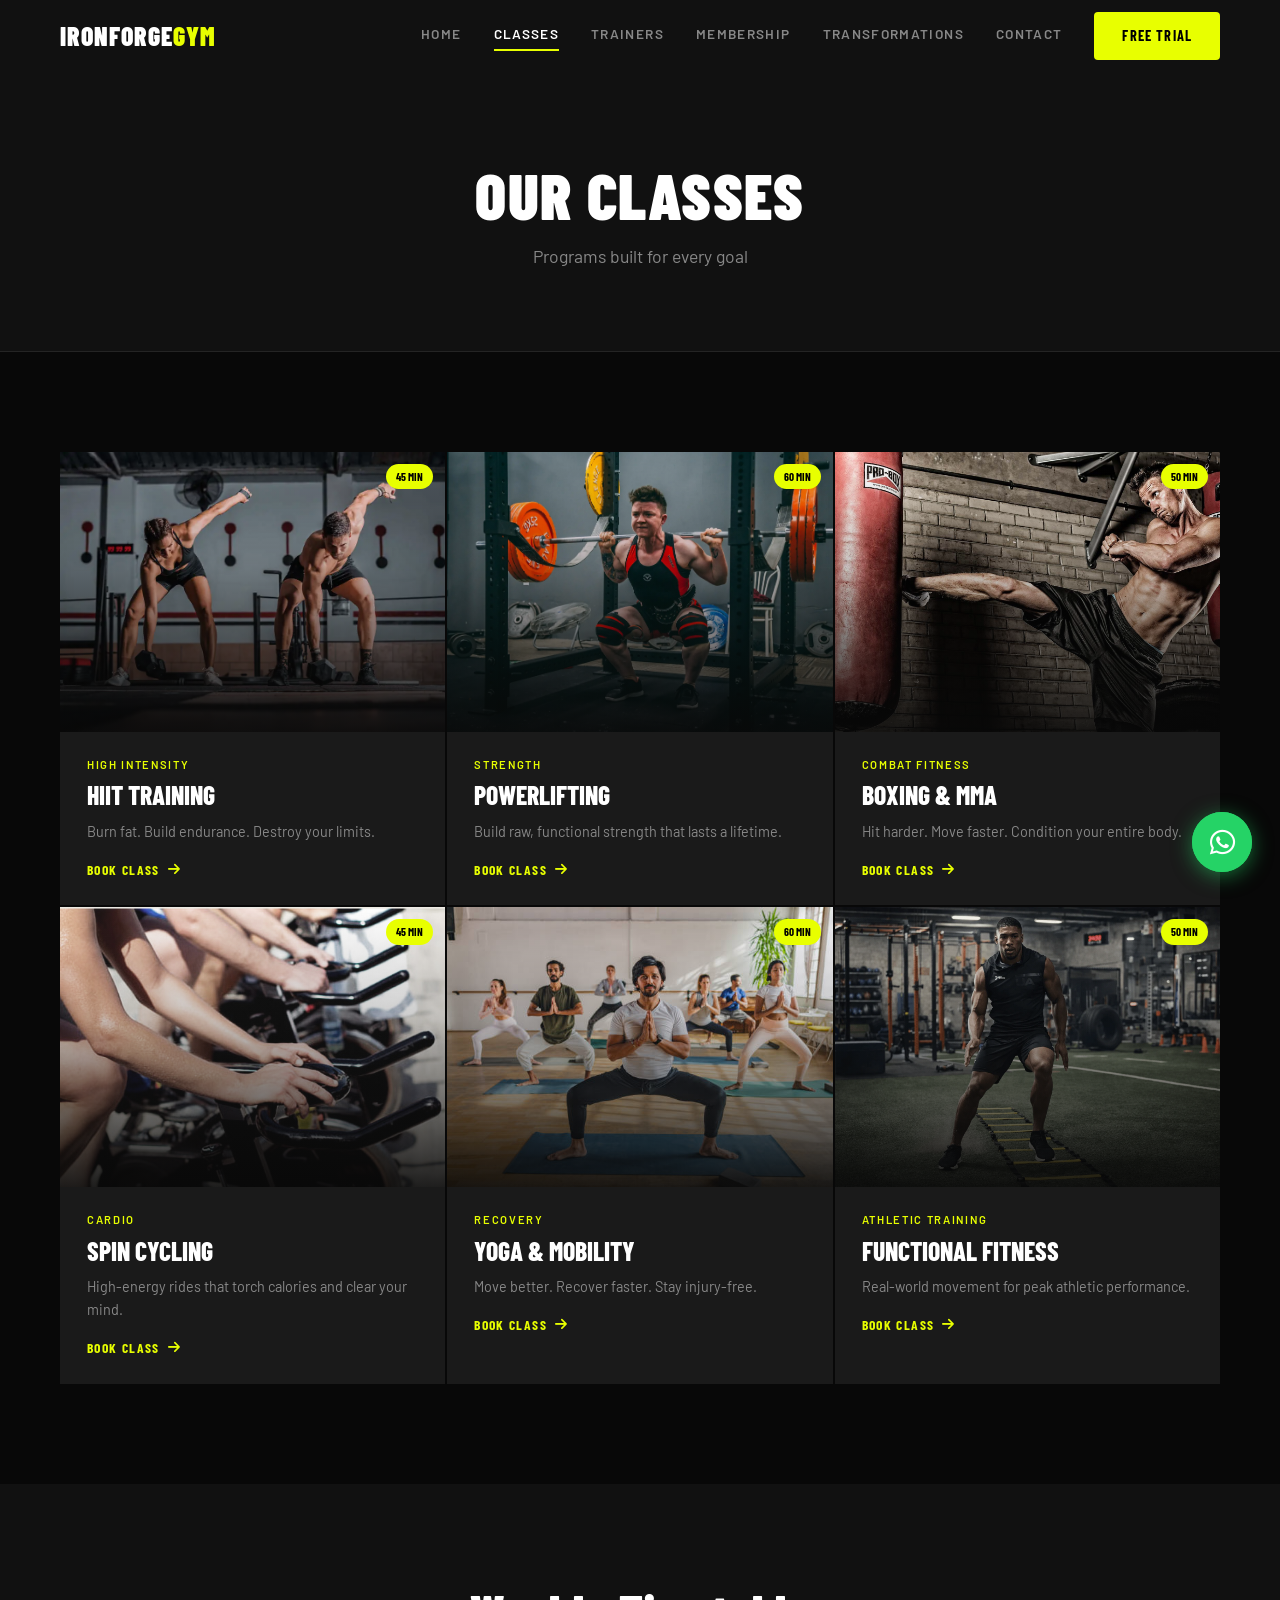
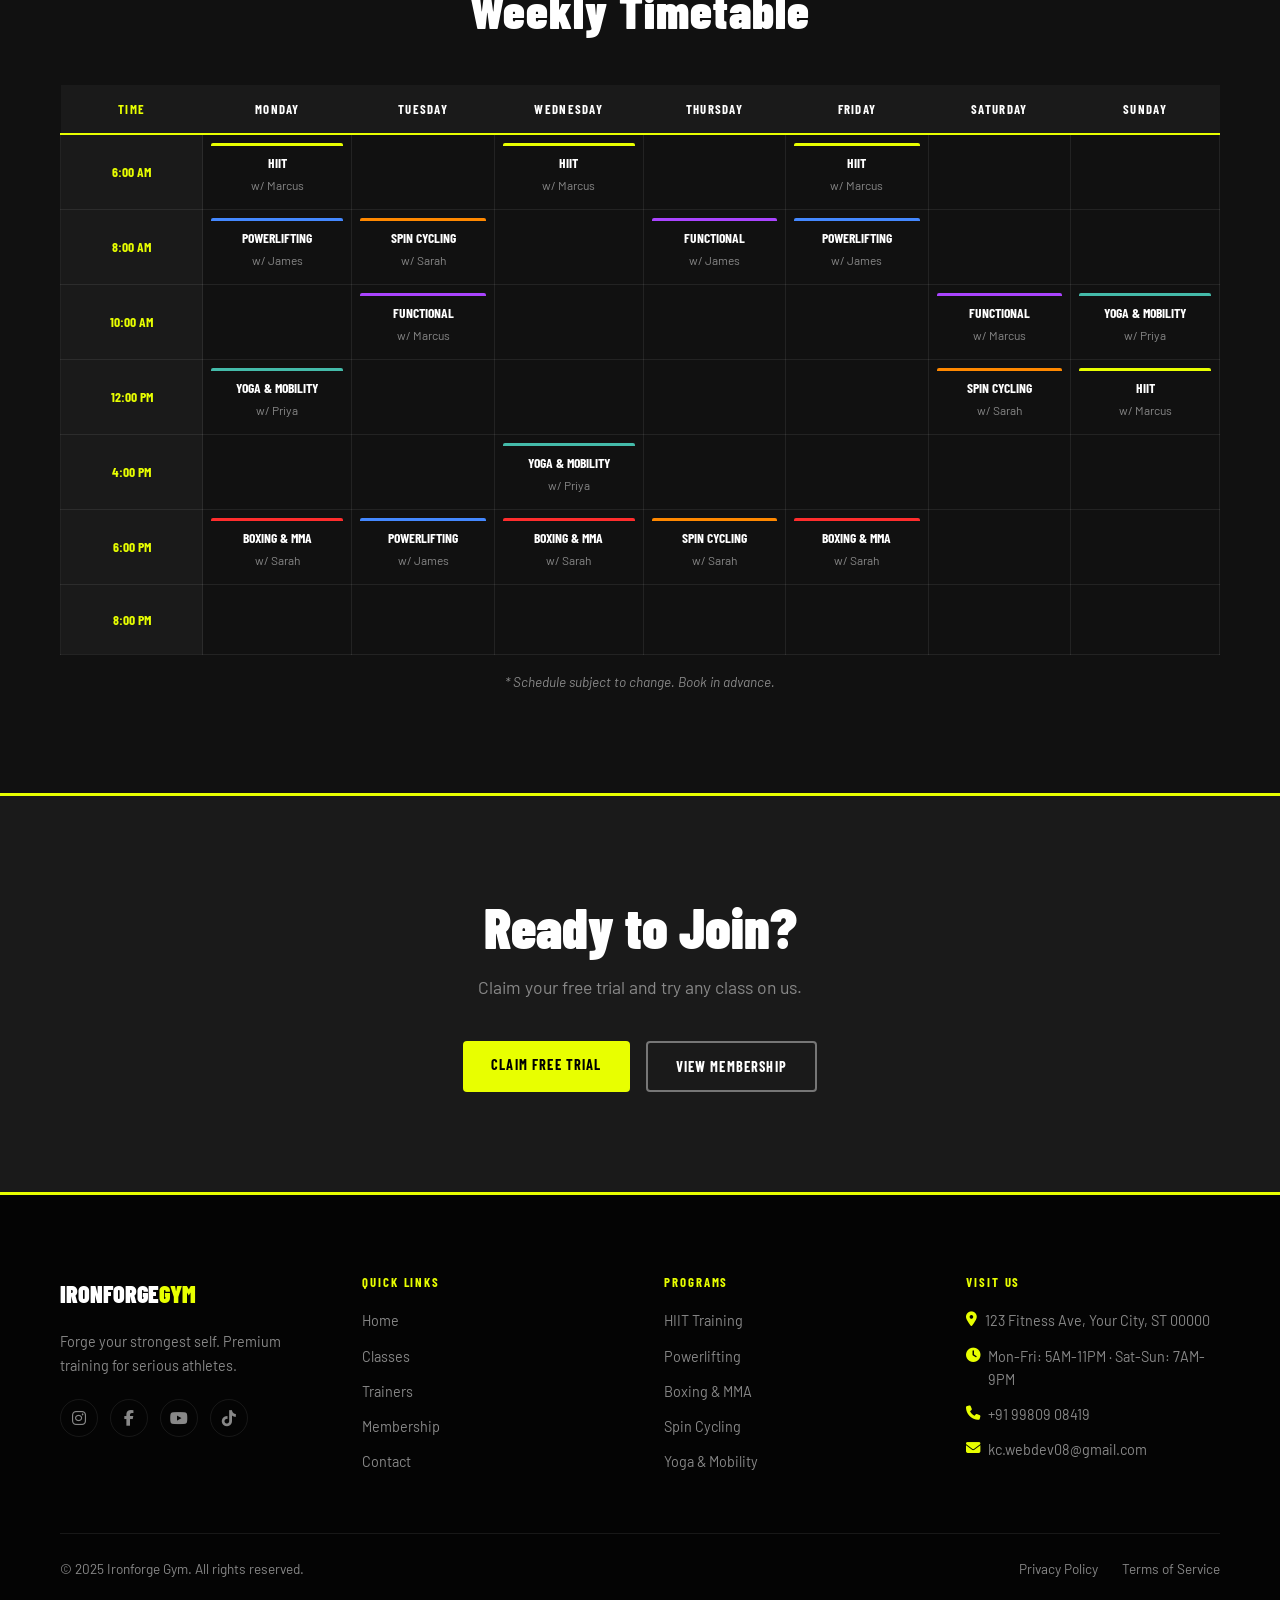
==== classes.html @ b0c4d27b "Add files via upload" ====
<!DOCTYPE html>
<html lang="en">
<head>
  <meta charset="UTF-8">
  <meta name="viewport" content="width=device-width, initial-scale=1.0">
  <meta name="description" content="Explore all classes at Ironforge Gym — HIIT, Powerlifting, Boxing, Spin Cycling, Yoga, and more. Find your program.">
  <title>Classes | Ironforge Gym</title>
  <link href="https://fonts.googleapis.com/css2?family=Barlow+Condensed:wght@600;700;800;900&family=Barlow:wght@400;500;600&display=swap" rel="stylesheet">
  <link rel="stylesheet" href="https://cdnjs.cloudflare.com/ajax/libs/font-awesome/6.4.0/css/all.min.css">
  <link rel="stylesheet" href="./css/styles.css">
</head>
<body>

  <!-- NAVBAR (scrolled on inner pages) -->
  <header class="header scrolled">
    <div class="container">
      <a href="./index.html" class="logo">IRONFORGE<span>GYM</span></a>
      <div class="mobile-menu-toggle">
        <i class="fas fa-bars"></i>
      </div>
      <nav class="nav-links">
        <a href="./index.html">Home</a>
        <a href="./classes.html" class="active">Classes</a>
        <a href="./trainers.html">Trainers</a>
        <a href="./membership.html">Membership</a>
        <a href="./transformations.html">Transformations</a>
        <a href="./contact.html">Contact</a>
        <a href="./contact.html" class="btn btn-primary">Free Trial</a>
      </nav>
    </div>
  </header>

  <!-- PAGE HEADER -->
  <div class="page-header">
    <div class="container fade-in">
      <h1>OUR CLASSES</h1>
      <p>Programs built for every goal</p>
    </div>
  </div>

  <!-- ALL 6 CLASS CARDS -->
  <section class="section-padding">
    <div class="container">
      <div class="classes-grid fade-in">

        <div class="class-card">
          <div class="class-img">
            <img src="images/ClassHITT.webp" alt="HIIT Training">
            <div class="class-overlay"></div>
            <span class="class-duration">45 MIN</span>
          </div>
          <div class="class-content">
            <p class="class-category">HIGH INTENSITY</p>
            <h3>HIIT TRAINING</h3>
            <p class="class-desc">Burn fat. Build endurance. Destroy your limits.</p>
            <a href="./contact.html" class="class-link">BOOK CLASS <i class="fas fa-arrow-right"></i></a>
          </div>
        </div>

        <div class="class-card">
          <div class="class-img">
            <img src="images/ClassPowerlifting.webp" alt="Powerlifting">
            <div class="class-overlay"></div>
            <span class="class-duration">60 MIN</span>
          </div>
          <div class="class-content">
            <p class="class-category">STRENGTH</p>
            <h3>POWERLIFTING</h3>
            <p class="class-desc">Build raw, functional strength that lasts a lifetime.</p>
            <a href="./contact.html" class="class-link">BOOK CLASS <i class="fas fa-arrow-right"></i></a>
          </div>
        </div>

        <div class="class-card">
          <div class="class-img">
            <img src="images/ClassBoxing.webp" alt="Boxing & MMA">
            <div class="class-overlay"></div>
            <span class="class-duration">50 MIN</span>
          </div>
          <div class="class-content">
            <p class="class-category">COMBAT FITNESS</p>
            <h3>BOXING &amp; MMA</h3>
            <p class="class-desc">Hit harder. Move faster. Condition your entire body.</p>
            <a href="./contact.html" class="class-link">BOOK CLASS <i class="fas fa-arrow-right"></i></a>
          </div>
        </div>

        <div class="class-card">
          <div class="class-img">
            <img src="images/ClassSpinCycling.jpg" alt="Spin Cycling">
            <div class="class-overlay"></div>
            <span class="class-duration">45 MIN</span>
          </div>
          <div class="class-content">
            <p class="class-category">CARDIO</p>
            <h3>SPIN CYCLING</h3>
            <p class="class-desc">High-energy rides that torch calories and clear your mind.</p>
            <a href="./contact.html" class="class-link">BOOK CLASS <i class="fas fa-arrow-right"></i></a>
          </div>
        </div>

        <div class="class-card">
          <div class="class-img">
            <img src="images/ClassYoga.jpg" alt="Yoga & Mobility">
            <div class="class-overlay"></div>
            <span class="class-duration">60 MIN</span>
          </div>
          <div class="class-content">
            <p class="class-category">RECOVERY</p>
            <h3>YOGA &amp; MOBILITY</h3>
            <p class="class-desc">Move better. Recover faster. Stay injury-free.</p>
            <a href="./contact.html" class="class-link">BOOK CLASS <i class="fas fa-arrow-right"></i></a>
          </div>
        </div>

        <div class="class-card">
          <div class="class-img">
            <img src="images/ClassFunctionalFitness.webp" alt="Functional Fitness">
            <div class="class-overlay"></div>
            <span class="class-duration">50 MIN</span>
          </div>
          <div class="class-content">
            <p class="class-category">ATHLETIC TRAINING</p>
            <h3>FUNCTIONAL FITNESS</h3>
            <p class="class-desc">Real-world movement for peak athletic performance.</p>
            <a href="./contact.html" class="class-link">BOOK CLASS <i class="fas fa-arrow-right"></i></a>
          </div>
        </div>

      </div>
    </div>
  </section>

  <!-- WEEKLY SCHEDULE TABLE -->
  <section class="section-padding" style="background: var(--surface);">
    <div class="container">
      <h2 class="section-title fade-in">Weekly Timetable</h2>
      <div class="schedule-wrapper fade-in">
        <table class="schedule-table">
          <thead>
            <tr>
              <th>Time</th>
              <th>Monday</th>
              <th>Tuesday</th>
              <th>Wednesday</th>
              <th>Thursday</th>
              <th>Friday</th>
              <th>Saturday</th>
              <th>Sunday</th>
            </tr>
          </thead>
          <tbody>
            <tr>
              <td>6:00 AM</td>
              <td><div class="schedule-class schedule-hiit"><strong>HIIT</strong><span>w/ Marcus</span></div></td>
              <td></td>
              <td><div class="schedule-class schedule-hiit"><strong>HIIT</strong><span>w/ Marcus</span></div></td>
              <td></td>
              <td><div class="schedule-class schedule-hiit"><strong>HIIT</strong><span>w/ Marcus</span></div></td>
              <td></td>
              <td></td>
            </tr>
            <tr>
              <td>8:00 AM</td>
              <td><div class="schedule-class schedule-strength"><strong>POWERLIFTING</strong><span>w/ James</span></div></td>
              <td><div class="schedule-class schedule-cycling"><strong>SPIN CYCLING</strong><span>w/ Sarah</span></div></td>
              <td></td>
              <td><div class="schedule-class schedule-functional"><strong>FUNCTIONAL</strong><span>w/ James</span></div></td>
              <td><div class="schedule-class schedule-strength"><strong>POWERLIFTING</strong><span>w/ James</span></div></td>
              <td></td>
              <td></td>
            </tr>
            <tr>
              <td>10:00 AM</td>
              <td></td>
              <td><div class="schedule-class schedule-functional"><strong>FUNCTIONAL</strong><span>w/ Marcus</span></div></td>
              <td></td>
              <td></td>
              <td></td>
              <td><div class="schedule-class schedule-functional"><strong>FUNCTIONAL</strong><span>w/ Marcus</span></div></td>
              <td><div class="schedule-class schedule-yoga"><strong>YOGA &amp; MOBILITY</strong><span>w/ Priya</span></div></td>
            </tr>
            <tr>
              <td>12:00 PM</td>
              <td><div class="schedule-class schedule-yoga"><strong>YOGA &amp; MOBILITY</strong><span>w/ Priya</span></div></td>
              <td></td>
              <td></td>
              <td></td>
              <td></td>
              <td><div class="schedule-class schedule-cycling"><strong>SPIN CYCLING</strong><span>w/ Sarah</span></div></td>
              <td><div class="schedule-class schedule-hiit"><strong>HIIT</strong><span>w/ Marcus</span></div></td>
            </tr>
            <tr>
              <td>4:00 PM</td>
              <td></td>
              <td></td>
              <td><div class="schedule-class schedule-yoga"><strong>YOGA &amp; MOBILITY</strong><span>w/ Priya</span></div></td>
              <td></td>
              <td></td>
              <td></td>
              <td></td>
            </tr>
            <tr>
              <td>6:00 PM</td>
              <td><div class="schedule-class schedule-boxing"><strong>BOXING &amp; MMA</strong><span>w/ Sarah</span></div></td>
              <td><div class="schedule-class schedule-strength"><strong>POWERLIFTING</strong><span>w/ James</span></div></td>
              <td><div class="schedule-class schedule-boxing"><strong>BOXING &amp; MMA</strong><span>w/ Sarah</span></div></td>
              <td><div class="schedule-class schedule-cycling"><strong>SPIN CYCLING</strong><span>w/ Sarah</span></div></td>
              <td><div class="schedule-class schedule-boxing"><strong>BOXING &amp; MMA</strong><span>w/ Sarah</span></div></td>
              <td></td>
              <td></td>
            </tr>
            <tr>
              <td>8:00 PM</td>
              <td></td>
              <td></td>
              <td></td>
              <td></td>
              <td></td>
              <td></td>
              <td></td>
            </tr>
          </tbody>
        </table>
      </div>
      <p class="schedule-note">* Schedule subject to change. Book in advance. <!-- CLIENT EDIT: all schedule data --></p>
    </div>
  </section>

  <!-- CTA BANNER -->
  <section class="cta-banner fade-in">
    <div class="container">
      <h2>Ready to Join?</h2>
      <p>Claim your free trial and try any class on us.</p>
      <div class="cta-buttons">
        <a href="./contact.html" class="btn btn-primary">CLAIM FREE TRIAL</a>
        <a href="./membership.html" class="btn btn-outline">VIEW MEMBERSHIP</a>
      </div>
    </div>
  </section>

  <!-- FOOTER -->
  <footer class="footer">
    <div class="container">
      <div class="footer-grid">
        <div class="footer-col">
          <a href="./index.html" class="footer-logo">IRONFORGE<span>GYM</span></a>
          <p>Forge your strongest self. Premium training for serious athletes.</p>
          <div class="social-icons">
            <a href="#" aria-label="Instagram"><i class="fab fa-instagram"></i></a>
            <a href="#" aria-label="Facebook"><i class="fab fa-facebook-f"></i></a>
            <a href="#" aria-label="YouTube"><i class="fab fa-youtube"></i></a>
            <a href="#" aria-label="TikTok"><i class="fab fa-tiktok"></i></a>
          </div>
        </div>
        <div class="footer-col">
          <h3>Quick Links</h3>
          <div class="footer-links">
            <a href="./index.html">Home</a>
            <a href="./classes.html">Classes</a>
            <a href="./trainers.html">Trainers</a>
            <a href="./membership.html">Membership</a>
            <a href="./contact.html">Contact</a>
          </div>
        </div>
        <div class="footer-col">
          <h3>Programs</h3>
          <div class="footer-links">
            <a href="./classes.html">HIIT Training</a>
            <a href="./classes.html">Powerlifting</a>
            <a href="./classes.html">Boxing &amp; MMA</a>
            <a href="./classes.html">Spin Cycling</a>
            <a href="./classes.html">Yoga &amp; Mobility</a>
          </div>
        </div>
        <div class="footer-col">
          <h3>Visit Us</h3>
          <div class="footer-links">
            <!-- CLIENT EDIT: address -->
            <span><i class="fas fa-map-marker-alt"></i>123 Fitness Ave, Your City, ST 00000</span>
            <!-- CLIENT EDIT: opening hours -->
            <span><i class="fas fa-clock"></i>Mon-Fri: 5AM-11PM · Sat-Sun: 7AM-9PM</span>
            <!-- CLIENT EDIT: phone number — update href="tel:+1XXXXXXXXXX" and display text -->
            <a href="tel:+919980908419"><i class="fas fa-phone"></i>+91 99809 08419</a>
            <!-- CLIENT EDIT: email — update href="mailto:..." and display text -->
            <a href="mailto:kc.webdev08@gmail.com"><i class="fas fa-envelope"></i>kc.webdev08@gmail.com</a>
          </div>
        </div>
      </div>
      <div class="footer-bottom">
        <p>&copy; 2025 Ironforge Gym. All rights reserved.</p>
        <div>
          <a href="./privacy-policy.html">Privacy Policy</a>
          <a href="./terms-of-service.html">Terms of Service</a>
        </div>
      </div>
    </div>
  </footer>

  <a href="https://wa.me/9980908419" class="whatsapp-float" target="_blank" rel="noopener noreferrer" aria-label="Chat with us on WhatsApp">
    <i class="fab fa-whatsapp"></i>
  </a>

  <script src="./js/script.js"></script>
</body>
</html>
---- css/styles.css ----
/* ===== 1. CSS RESET & BASE ===== */
*, *::before, *::after { box-sizing: border-box; margin: 0; padding: 0; }
html { scroll-behavior: smooth; }
body {
  background: var(--dark-bg);
  color: var(--text-primary);
  font-family: 'Barlow', sans-serif;
  line-height: 1.6;
  overflow-x: hidden;
}
img { max-width: 100%; height: auto; display: block; }
a { text-decoration: none; }

/* ===== 2. CSS VARIABLES (:root) ===== */
:root {
  --primary-color:   #E8FF00;
  --secondary-color: #FF4500;
  --dark-bg:         #080808;
  --surface:         #111111;
  --surface-2:       #1a1a1a;
  --text-primary:    #F5F5F5;
  --text-light:      #888888;
  --border-color:    rgba(255,255,255,0.08);
  --white:           #FFFFFF;
  --section-padding: 100px 0;
}

/* ===== 3. TYPOGRAPHY ===== */
h1, h2, h3, h4 {
  font-family: 'Barlow Condensed', sans-serif;
  line-height: 1.1;
}

/* ===== 4. LAYOUT UTILITIES ===== */
.container {
  max-width: 1200px;
  margin: 0 auto;
  padding: 0 20px;
}
.section-padding {
  padding: var(--section-padding);
}
.section-label {
  font-family: 'Barlow', sans-serif;
  font-weight: 600;
  font-size: 0.75rem;
  text-transform: uppercase;
  letter-spacing: 0.2em;
  color: var(--primary-color);
  margin-bottom: 16px;
  display: block;
}
.section-title {
  text-align: center;
  font-family: 'Barlow Condensed', sans-serif;
  font-weight: 900;
  font-size: 3rem;
  color: var(--white);
  margin-bottom: 48px;
  letter-spacing: 0.02em;
}

/* ===== 5. BUTTONS ===== */
.btn {
  display: inline-block;
  font-family: 'Barlow Condensed', sans-serif;
  font-weight: 700;
  font-size: 0.9rem;
  text-transform: uppercase;
  letter-spacing: 0.08em;
  padding: 12px 28px;
  border-radius: 4px;
  transition: background 0.3s, color 0.3s, border-color 0.3s, transform 0.2s;
  cursor: pointer;
  border: none;
}
.btn-primary {
  background: var(--primary-color);
  color: #000000;
}
.btn-primary:hover {
  background: #ffffff;
  color: #000;
}
.btn-outline {
  background: transparent;
  border: 2px solid rgba(255,255,255,0.4);
  color: var(--white);
}
.btn-outline:hover {
  border-color: var(--primary-color);
  color: var(--primary-color);
}
.btn-block {
  display: block;
  width: 100%;
  text-align: center;
}

/* ===== 6. NAVBAR ===== */
.header {
  position: fixed;
  top: 0;
  width: 100%;
  z-index: 1000;
  background: transparent;
  transition: background 0.4s ease;
  height: 72px;
  display: flex;
  align-items: center;
}
.header.scrolled {
  background: rgba(8,8,8,0.97);
  backdrop-filter: blur(20px);
  -webkit-backdrop-filter: blur(20px);
  border-bottom: 1px solid var(--border-color);
  box-shadow: 0 2px 20px rgba(0,0,0,0.5);
}
.header .container {
  display: flex;
  align-items: center;
  justify-content: space-between;
  width: 100%;
}
.logo {
  font-family: 'Barlow Condensed', sans-serif;
  font-weight: 900;
  font-size: 1.6rem;
  color: var(--white);
  letter-spacing: 0.04em;
}
.logo span {
  color: var(--primary-color);
}
.nav-links {
  display: flex;
  align-items: center;
  gap: 32px;
}
.nav-links a:not(.btn) {
  font-family: 'Barlow', sans-serif;
  font-weight: 600;
  font-size: 0.85rem;
  text-transform: uppercase;
  letter-spacing: 0.1em;
  color: var(--text-light);
  transition: color 0.2s;
}
.nav-links a:not(.btn):hover,
.nav-links a.active:not(.btn) {
  color: var(--white);
}
.mobile-menu-toggle {
  display: none;
  font-size: 1.5rem;
  color: var(--white);
  cursor: pointer;
  background: none;
  border: none;
  padding: 4px;
}
.mobile-close {
  display: none;
  position: absolute;
  top: 24px;
  right: 28px;
  font-size: 1.8rem;
  color: var(--white);
  background: none;
  border: none;
  cursor: pointer;
  z-index: 10001;
}

/* ===== 7. PAGE HEADER BANNER ===== */
.page-header {
  background: var(--surface);
  padding: 160px 0 80px;
  text-align: center;
  border-bottom: 1px solid var(--border-color);
}
.page-header h1 {
  font-family: 'Barlow Condensed', sans-serif;
  font-weight: 900;
  font-size: 4rem;
  color: var(--white);
  letter-spacing: 0.02em;
  margin-bottom: 12px;
}
.page-header p {
  font-family: 'Barlow', sans-serif;
  font-size: 1.1rem;
  color: var(--text-light);
}

/* ===== 8. HERO ===== */
.hero {
  min-height: 100vh;
  position: relative;
  background: #080808; /* Fallback color shown while video loads */
  display: flex;
  align-items: center;
  overflow: hidden;
}

/* VIDEO BACKGROUND */
.hero-video {
  position: absolute;
  inset: 0;
  width: 100%;
  height: 100%;
  object-fit: cover;
  object-position: center;
  z-index: 0;
  /* Dim and slightly desaturate video so text stays readable */
  filter: brightness(0.55) grayscale(20%);
}

/* Ensure overlay sits above video */
.hero-overlay {
  position: absolute;
  inset: 0;
  background: linear-gradient(to right,
    rgba(8,8,8,0.92) 0%,
    rgba(8,8,8,0.65) 50%,
    rgba(8,8,8,0.25) 100%);
  z-index: 1;
}

/* Ensure content sits above video and overlay */
.hero .container {
  position: relative;
  z-index: 2;
  padding-top: 72px;
}
.hero-eyebrow {
  font-family: 'Barlow', sans-serif;
  font-weight: 600;
  font-size: 0.75rem;
  text-transform: uppercase;
  letter-spacing: 0.2em;
  color: var(--primary-color);
  margin-bottom: 20px;
}
.hero h1 {
  font-family: 'Barlow Condensed', sans-serif;
  font-weight: 900;
  font-size: clamp(3.5rem, 8vw, 7rem);
  color: var(--white);
  line-height: 0.92;
  margin-bottom: 24px;
  text-transform: uppercase;
}
.hero h1 span {
  color: var(--primary-color);
}
.hero-sub {
  font-family: 'Barlow', sans-serif;
  font-size: 1.1rem;
  color: var(--text-light);
  max-width: 480px;
  line-height: 1.7;
  margin-bottom: 40px;
}
.hero-buttons {
  display: flex;
  gap: 16px;
  flex-wrap: wrap;
  margin-bottom: 64px;
}
.hero-trust {
  display: flex;
  align-items: center;
  gap: 40px;
  flex-wrap: wrap;
}
.trust-item {
  display: flex;
  flex-direction: column;
  gap: 4px;
}
.trust-number {
  font-family: 'Barlow Condensed', sans-serif;
  font-weight: 800;
  font-size: 2.5rem;
  color: var(--white);
}
.trust-label {
  font-family: 'Barlow', sans-serif;
  font-weight: 500;
  font-size: 0.8rem;
  text-transform: uppercase;
  letter-spacing: 0.1em;
  color: var(--text-light);
}
.trust-divider {
  width: 1px;
  height: 40px;
  background: var(--border-color);
}

/* ===== 9. STATS BAR ===== */
.stats-bar {
  background: var(--surface-2);
  padding: 60px 0;
  border-top: 1px solid var(--border-color);
  border-bottom: 1px solid var(--border-color);
}
.stats-grid {
  display: grid;
  grid-template-columns: repeat(4, 1fr);
  gap: 40px;
}
.stat-item {
  text-align: center;
}
.stat-number {
  font-family: 'Barlow Condensed', sans-serif;
  font-weight: 900;
  font-size: 3.5rem;
  color: var(--primary-color);
}
.stat-label {
  font-family: 'Barlow', sans-serif;
  font-weight: 500;
  font-size: 0.8rem;
  text-transform: uppercase;
  letter-spacing: 0.12em;
  color: var(--text-light);
  margin-top: 6px;
}

/* ===== 10. ABOUT ===== */
.about-layout {
  display: grid;
  grid-template-columns: 1fr 1fr;
  gap: 80px;
  align-items: center;
}
.about-text h2 {
  font-family: 'Barlow Condensed', sans-serif;
  font-weight: 800;
  font-size: 3rem;
  color: var(--white);
  line-height: 1.05;
  margin-bottom: 24px;
}
.about-text p {
  font-family: 'Barlow', sans-serif;
  font-size: 1rem;
  color: var(--text-light);
  line-height: 1.75;
  margin-bottom: 16px;
}
.about-features {
  display: grid;
  grid-template-columns: 1fr 1fr;
  gap: 12px;
  margin-top: 24px;
}
.about-features div {
  font-family: 'Barlow', sans-serif;
  font-weight: 600;
  font-size: 0.9rem;
  color: var(--text-primary);
}
.about-features i {
  color: var(--primary-color);
  margin-right: 8px;
}
.about-image {
  position: relative;
}
.about-image img {
  width: 100%;
  object-fit: cover;
  display: block;
  border-right: 2px solid var(--primary-color);
  border-bottom: 2px solid var(--primary-color);
}
.about-badge {
  position: absolute;
  bottom: -20px;
  left: -20px;
  background: var(--surface-2);
  border: 1px solid var(--border-color);
  padding: 20px 24px;
  text-align: center;
}
.badge-number {
  display: block;
  font-family: 'Barlow Condensed', sans-serif;
  font-weight: 900;
  font-size: 2.5rem;
  color: var(--primary-color);
}
.badge-text {
  display: block;
  font-family: 'Barlow', sans-serif;
  font-weight: 500;
  font-size: 0.75rem;
  text-transform: uppercase;
  letter-spacing: 0.1em;
  color: var(--text-light);
  margin-top: 4px;
}

/* ===== 11. CLASS CARDS ===== */
.classes-grid {
  display: grid;
  grid-template-columns: repeat(3, 1fr);
  gap: 2px;
}
.class-card {
  position: relative;
  overflow: hidden;
  background: var(--surface-2);
}
.class-img {
  position: relative;
  height: 280px;
  overflow: hidden;
}
.class-img img {
  width: 100%;
  height: 100%;
  object-fit: cover;
  transition: transform 0.6s ease;
}
.class-card:hover .class-img img {
  transform: scale(1.08);
}
.class-overlay {
  position: absolute;
  inset: 0;
  background: linear-gradient(to top,
    rgba(8,8,8,0.9) 0%,
    rgba(8,8,8,0.2) 60%,
    transparent 100%);
}
.class-duration {
  position: absolute;
  top: 12px;
  right: 12px;
  background: var(--primary-color);
  color: #000;
  font-family: 'Barlow Condensed', sans-serif;
  font-weight: 700;
  font-size: 0.7rem;
  text-transform: uppercase;
  padding: 4px 10px;
  border-radius: 99px;
}
.class-content {
  padding: 24px;
  border-left: 3px solid transparent;
  transition: border-color 0.3s;
}
.class-card:hover .class-content {
  border-left-color: var(--primary-color);
}
.class-category {
  font-family: 'Barlow', sans-serif;
  font-weight: 600;
  font-size: 0.7rem;
  text-transform: uppercase;
  letter-spacing: 0.15em;
  color: var(--primary-color);
  margin-bottom: 8px;
}
.class-card h3 {
  font-family: 'Barlow Condensed', sans-serif;
  font-weight: 800;
  font-size: 1.6rem;
  color: var(--white);
  margin-bottom: 10px;
}
.class-desc {
  font-family: 'Barlow', sans-serif;
  font-size: 0.9rem;
  color: var(--text-light);
  line-height: 1.6;
}
.class-link {
  display: inline-flex;
  align-items: center;
  gap: 8px;
  margin-top: 16px;
  font-family: 'Barlow Condensed', sans-serif;
  font-weight: 700;
  font-size: 0.85rem;
  text-transform: uppercase;
  letter-spacing: 0.1em;
  color: var(--primary-color);
  transition: gap 0.2s;
}
.class-link:hover {
  gap: 14px;
}

/* ===== 12. SCHEDULE TABLE ===== */
.schedule-wrapper {
  overflow-x: auto;
  -webkit-overflow-scrolling: touch;
}
.schedule-table {
  width: 100%;
  border-collapse: collapse;
  min-width: 700px;
}
.schedule-table th {
  background: var(--surface-2);
  font-family: 'Barlow Condensed', sans-serif;
  font-weight: 700;
  font-size: 0.8rem;
  text-transform: uppercase;
  letter-spacing: 0.1em;
  color: var(--white);
  padding: 14px 12px;
  text-align: center;
  border-bottom: 2px solid var(--primary-color);
}
.schedule-table th:first-child {
  color: var(--primary-color);
}
.schedule-table td {
  border: 1px solid var(--border-color);
  padding: 8px;
  text-align: center;
  vertical-align: middle;
  min-width: 110px;
  height: 70px;
}
.schedule-table td:first-child {
  font-family: 'Barlow Condensed', sans-serif;
  font-weight: 700;
  font-size: 0.85rem;
  color: var(--primary-color);
  background: var(--surface-2);
  white-space: nowrap;
}
.schedule-table tbody tr:hover {
  background: rgba(232,255,0,0.03);
}
.schedule-class {
  padding: 6px 8px;
  font-size: 0.8rem;
  border-radius: 2px;
}
.schedule-class strong {
  display: block;
  font-family: 'Barlow Condensed', sans-serif;
  font-weight: 700;
  color: var(--white);
  font-size: 0.85rem;
}
.schedule-class span {
  display: block;
  font-family: 'Barlow', sans-serif;
  color: var(--text-light);
  font-size: 0.75rem;
  margin-top: 2px;
}
.schedule-hiit     { border-top: 3px solid var(--primary-color); }
.schedule-strength { border-top: 3px solid #4488FF; }
.schedule-boxing   { border-top: 3px solid #FF2D2D; }
.schedule-cycling  { border-top: 3px solid #FF8800; }
.schedule-yoga     { border-top: 3px solid #44BBAA; }
.schedule-functional { border-top: 3px solid #AA44FF; }
.schedule-note {
  font-family: 'Barlow', sans-serif;
  font-size: 0.85rem;
  color: var(--text-light);
  font-style: italic;
  margin-top: 16px;
  text-align: center;
}

/* ===== 13. TRAINER CARDS ===== */
.trainers-grid {
  display: grid;
  grid-template-columns: repeat(4, 1fr);
  gap: 2px;
}
.trainer-card {
  position: relative;
  overflow: hidden;
}
.trainer-img {
  height: 400px;
  overflow: hidden;
}
.trainer-img img {
  width: 100%;
  height: 100%;
  object-fit: cover;
  filter: grayscale(100%);
  transition: filter 0.5s ease, transform 0.5s ease;
}
.trainer-card:hover .trainer-img img {
  filter: grayscale(0%);
  transform: scale(1.04);
}
.trainer-info {
  background: var(--surface-2);
  padding: 20px 24px;
  border-left: 3px solid transparent;
  transition: border-color 0.3s;
}
.trainer-card:hover .trainer-info {
  border-left-color: var(--primary-color);
}
.trainer-specialty {
  font-family: 'Barlow', sans-serif;
  font-weight: 600;
  font-size: 0.7rem;
  text-transform: uppercase;
  letter-spacing: 0.15em;
  color: var(--primary-color);
  margin-bottom: 6px;
}
.trainer-card h3 {
  font-family: 'Barlow Condensed', sans-serif;
  font-weight: 800;
  font-size: 1.5rem;
  color: var(--white);
}
.trainer-bio {
  font-family: 'Barlow', sans-serif;
  font-size: 0.85rem;
  color: var(--text-light);
  margin-top: 6px;
  line-height: 1.5;
}
.trainer-social {
  margin-top: 12px;
  display: flex;
  gap: 10px;
}
.trainer-social a {
  color: var(--text-light);
  font-size: 1rem;
  transition: color 0.2s;
}
.trainer-social a:hover {
  color: var(--primary-color);
}

/* ===== 14. TESTIMONIALS ===== */
.testimonials-section {
  background: var(--surface);
  padding: var(--section-padding);
}
.testimonials-grid {
  display: grid;
  grid-template-columns: repeat(3, 1fr);
  gap: 24px;
  margin-top: 48px;
}
.testimonial-card {
  background: var(--surface-2);
  padding: 32px;
  border: 1px solid var(--border-color);
  border-top: 3px solid var(--primary-color);
}
.stars {
  color: var(--primary-color);
  font-size: 0.9rem;
  margin-bottom: 12px;
  display: flex;
  gap: 4px;
}
.result-badge {
  display: inline-block;
  background: rgba(232,255,0,0.1);
  color: var(--primary-color);
  border: 1px solid rgba(232,255,0,0.3);
  font-family: 'Barlow Condensed', sans-serif;
  font-weight: 700;
  font-size: 0.75rem;
  text-transform: uppercase;
  letter-spacing: 0.08em;
  padding: 4px 12px;
  border-radius: 99px;
  margin-bottom: 16px;
}
.quote {
  font-family: 'Barlow', sans-serif;
  font-size: 1rem;
  color: var(--text-light);
  line-height: 1.75;
  font-style: italic;
  margin-bottom: 24px;
}
.client-info {
  display: flex;
  align-items: center;
  gap: 14px;
  border-top: 1px solid var(--border-color);
  padding-top: 20px;
  margin-top: 8px;
}
.client-info img {
  width: 44px;
  height: 44px;
  border-radius: 50%;
  object-fit: cover;
}
.client-name {
  font-family: 'Barlow Condensed', sans-serif;
  font-weight: 700;
  font-size: 1rem;
  color: var(--white);
}
.client-since {
  font-family: 'Barlow', sans-serif;
  font-size: 0.8rem;
  color: var(--text-light);
}

/* ===== 15. PRICING CARDS ===== */
.pricing-grid {
  display: grid;
  grid-template-columns: repeat(3, 1fr);
  gap: 24px;
  align-items: start;
}
.pricing-card {
  background: var(--surface-2);
  border: 1px solid var(--border-color);
  padding: 40px 32px;
  position: relative;
  transition: transform 0.3s, box-shadow 0.3s;
}
.pricing-card:hover {
  transform: translateY(-6px);
  box-shadow: 0 16px 48px rgba(0,0,0,0.5);
}
.pricing-card--featured {
  border: 2px solid var(--primary-color);
  transform: translateY(-12px);
  box-shadow: 0 0 48px rgba(232,255,0,0.2);
}
.pricing-card--featured:hover {
  transform: translateY(-18px);
}
.pricing-badge {
  position: absolute;
  top: -14px;
  left: 50%;
  transform: translateX(-50%);
  background: var(--primary-color);
  color: #000;
  font-family: 'Barlow Condensed', sans-serif;
  font-weight: 700;
  font-size: 0.75rem;
  text-transform: uppercase;
  letter-spacing: 0.1em;
  padding: 6px 20px;
  border-radius: 99px;
  white-space: nowrap;
}
.pricing-name {
  font-family: 'Barlow Condensed', sans-serif;
  font-weight: 800;
  font-size: 1.5rem;
  text-transform: uppercase;
  color: var(--white);
  margin-bottom: 24px;
  letter-spacing: 0.05em;
}
.pricing-price {
  margin-bottom: 4px;
}
.price-amount {
  font-family: 'Barlow Condensed', sans-serif;
  font-weight: 900;
  font-size: 3.5rem;
  color: var(--white);
}
.pricing-card--featured .price-amount {
  color: var(--primary-color);
}
.price-period {
  font-family: 'Barlow', sans-serif;
  font-size: 1rem;
  color: var(--text-light);
}
.pricing-sub {
  font-family: 'Barlow', sans-serif;
  font-size: 0.8rem;
  color: var(--text-light);
  margin: 8px 0 28px;
}
.pricing-features {
  list-style: none;
  padding: 0;
  margin: 0 0 32px;
  display: flex;
  flex-direction: column;
  gap: 12px;
}
.pricing-features li {
  display: flex;
  align-items: center;
  gap: 12px;
  font-family: 'Barlow', sans-serif;
  font-weight: 500;
  font-size: 0.9rem;
}
.included {
  color: var(--text-primary);
}
.included i {
  color: var(--primary-color);
  flex-shrink: 0;
}
.excluded {
  color: var(--text-light);
  opacity: 0.5;
}
.excluded i {
  color: var(--text-light);
  flex-shrink: 0;
}

/* ===== 16. FAQ ACCORDION ===== */
.faq-list {
  max-width: 720px;
  margin: 48px auto 0;
}
.faq-item {
  border-bottom: 1px solid var(--border-color);
  padding: 4px 0;
}
.faq-question {
  width: 100%;
  background: none;
  border: none;
  cursor: pointer;
  display: flex;
  justify-content: space-between;
  align-items: center;
  padding: 20px 0;
  font-family: 'Barlow Condensed', sans-serif;
  font-weight: 700;
  font-size: 1.1rem;
  color: var(--white);
  text-align: left;
  gap: 16px;
}
.faq-icon {
  color: var(--primary-color);
  font-size: 0.9rem;
  flex-shrink: 0;
  transition: transform 0.3s;
}
.faq-item.open .faq-icon {
  transform: rotate(45deg);
}
.faq-answer {
  max-height: 0;
  overflow: hidden;
  transition: max-height 0.4s ease;
}
.faq-item.open .faq-answer {
  max-height: 300px;
}
.faq-answer p {
  font-family: 'Barlow', sans-serif;
  font-size: 0.95rem;
  color: var(--text-light);
  line-height: 1.75;
  padding-bottom: 20px;
}

/* ===== 17. CONTACT PAGE ===== */
.contact-info-cards {
  display: grid;
  grid-template-columns: repeat(3, 1fr);
  gap: 24px;
  margin-bottom: 60px;
}
.contact-card {
  background: var(--surface-2);
  border: 1px solid var(--border-color);
  border-top: 3px solid var(--primary-color);
  padding: 32px;
  display: flex;
  gap: 20px;
  align-items: flex-start;
}
.contact-icon {
  width: 44px;
  height: 44px;
  flex-shrink: 0;
  background: rgba(232,255,0,0.1);
  border-radius: 4px;
  display: flex;
  align-items: center;
  justify-content: center;
  color: var(--primary-color);
  font-size: 1.2rem;
}
.contact-card h3 {
  font-family: 'Barlow Condensed', sans-serif;
  font-weight: 700;
  font-size: 1.2rem;
  color: var(--white);
  margin-bottom: 8px;
}
.contact-card p {
  font-family: 'Barlow', sans-serif;
  font-size: 0.9rem;
  color: var(--text-light);
  line-height: 1.7;
  margin-bottom: 6px;
}
.contact-card a {
  color: var(--primary-color);
  text-decoration: none;
}
.contact-card a:hover {
  text-decoration: underline;
}
.contact-form-container {
  background: var(--surface-2);
  border: 1px solid var(--border-color);
  border-top: 3px solid var(--primary-color);
  padding: 40px;
  max-width: 760px;
  margin: 0 auto;
}
.contact-form-container h2 {
  font-family: 'Barlow Condensed', sans-serif;
  font-weight: 800;
  font-size: 2rem;
  color: var(--white);
  margin-bottom: 8px;
}
.form-row {
  display: grid;
  grid-template-columns: 1fr 1fr;
  gap: 20px;
}
.form-group {
  display: flex;
  flex-direction: column;
  gap: 8px;
  margin-bottom: 20px;
}
.form-group label {
  font-family: 'Barlow', sans-serif;
  font-weight: 600;
  font-size: 0.75rem;
  text-transform: uppercase;
  letter-spacing: 0.1em;
  color: var(--text-light);
}
input, select, textarea {
  background: rgba(255,255,255,0.04);
  border: 1px solid var(--border-color);
  border-radius: 4px;
  padding: 13px 16px;
  color: var(--white);
  width: 100%;
  box-sizing: border-box;
  font-family: 'Barlow', sans-serif;
  font-size: 0.95rem;
  outline: none;
  transition: border-color 0.2s, box-shadow 0.2s;
}
input:focus, select:focus, textarea:focus {
  border-color: var(--primary-color);
  box-shadow: 0 0 0 3px rgba(232,255,0,0.12);
}
input::placeholder, textarea::placeholder {
  color: var(--text-light);
}
select option {
  background: var(--surface-2);
  color: var(--white);
}
textarea {
  resize: vertical;
  min-height: 120px;
}
.map-container {
  margin-top: 60px;
  overflow: hidden;
  border: 1px solid var(--border-color);
}

/* ===== 18. FOOTER ===== */
.footer {
  background: #040404;
  padding: 80px 0 0;
}
.footer-grid {
  display: grid;
  grid-template-columns: repeat(4, 1fr);
  gap: 48px;
}
.footer-logo {
  font-family: 'Barlow Condensed', sans-serif;
  font-weight: 900;
  font-size: 1.5rem;
  color: var(--white);
  display: inline-block;
  margin-bottom: 16px;
}
.footer-logo span {
  color: var(--primary-color);
}
.footer-col p {
  font-family: 'Barlow', sans-serif;
  font-size: 0.9rem;
  color: var(--text-light);
  line-height: 1.7;
}
.footer-col h3 {
  font-family: 'Barlow Condensed', sans-serif;
  font-weight: 700;
  font-size: 0.8rem;
  text-transform: uppercase;
  letter-spacing: 0.15em;
  color: var(--primary-color);
  margin-bottom: 20px;
}
.footer-links {
  display: flex;
  flex-direction: column;
  gap: 12px;
}
.footer-links a,
.footer-links span {
  font-family: 'Barlow', sans-serif;
  font-size: 0.9rem;
  color: var(--text-light);
  text-decoration: none;
  transition: color 0.2s;
  display: flex;
  align-items: flex-start;
  gap: 0;
}
.footer-links a:hover {
  color: var(--white);
}
.footer-links i {
  color: var(--primary-color);
  margin-right: 8px;
  margin-top: 3px;
  flex-shrink: 0;
}
.social-icons {
  display: flex;
  gap: 12px;
  margin-top: 20px;
}
.social-icons a {
  width: 38px;
  height: 38px;
  border-radius: 50%;
  border: 1px solid var(--border-color);
  display: flex;
  align-items: center;
  justify-content: center;
  color: var(--text-light);
  transition: color 0.2s, border-color 0.2s;
}
.social-icons a:hover {
  color: var(--primary-color);
  border-color: var(--primary-color);
}
.footer-bottom {
  border-top: 1px solid var(--border-color);
  padding: 24px 0;
  margin-top: 60px;
  display: flex;
  justify-content: space-between;
  align-items: center;
  flex-wrap: wrap;
  gap: 12px;
}
.footer-bottom p,
.footer-bottom a {
  font-family: 'Barlow', sans-serif;
  font-size: 0.85rem;
  color: var(--text-light);
}
.footer-bottom a:hover {
  color: var(--white);
}
.footer-bottom div {
  display: flex;
  gap: 24px;
}

/* ===== 19. WHATSAPP BUTTON ===== */
.whatsapp-float {
  position: fixed;
  bottom: 28px;
  right: 28px;
  z-index: 999;
  width: 60px;
  height: 60px;
  border-radius: 50%;
  background: #25D366;
  color: #fff;
  display: flex;
  align-items: center;
  justify-content: center;
  font-size: 1.8rem;
  text-decoration: none;
  box-shadow: 0 4px 20px rgba(37,211,102,0.5);
  transition: transform 0.3s, box-shadow 0.3s;
}
.whatsapp-float:hover {
  transform: scale(1.12);
  box-shadow: 0 6px 28px rgba(37,211,102,0.7);
}
.whatsapp-float::before {
  content: '';
  position: absolute;
  width: 100%;
  height: 100%;
  border-radius: 50%;
  background: #25D366;
  z-index: -1;
  animation: whatsapp-pulse 2s ease-out infinite;
}

/* ===== 20. ANIMATIONS & KEYFRAMES ===== */

/*
  FIX: Only hide .fade-in elements AFTER JavaScript has loaded.
  The .js-loaded class is added to <body> immediately by script.js.
  This prevents the flash of invisible content on page load.
  Without JS (or before JS runs), all elements are fully visible.
*/
.js-loaded .fade-in {
  opacity: 0;
  transform: translateY(40px);
  transition: opacity 0.8s ease, transform 0.8s ease;
}
.js-loaded .fade-in.visible,
.js-loaded body .fade-in.visible {
  opacity: 1;
  transform: translateY(0);
}
@keyframes whatsapp-pulse {
  0%   { transform: scale(1);   opacity: 0.7; }
  100% { transform: scale(1.9); opacity: 0; }
}

/* CTA Banner */
.cta-banner {
  background: var(--surface-2);
  padding: 100px 0;
  text-align: center;
  border-top: 3px solid var(--primary-color);
  border-bottom: 3px solid var(--primary-color);
}
.cta-banner h2 {
  font-family: 'Barlow Condensed', sans-serif;
  font-weight: 900;
  font-size: 3.5rem;
  color: var(--white);
  margin-bottom: 16px;
}
.cta-banner p {
  font-family: 'Barlow', sans-serif;
  font-size: 1.1rem;
  color: var(--text-light);
  margin-bottom: 40px;
}
.cta-buttons {
  display: flex;
  gap: 16px;
  justify-content: center;
  flex-wrap: wrap;
}

/* ===== 21. MEDIA QUERIES ===== */
@media (max-width: 1024px) {
  .trainers-grid {
    grid-template-columns: repeat(2, 1fr);
  }
  .footer-grid {
    grid-template-columns: repeat(2, 1fr);
  }
}

@media (max-width: 768px) {
  :root {
    --section-padding: 60px 0;
  }

  /* Navbar mobile */
  .mobile-menu-toggle {
    display: block;
  }
  .nav-links {
    display: none;
    flex-direction: column;
    position: fixed;
    top: 0;
    right: 0;
    width: 100%;
    height: 100vh;
    background: rgba(8,8,8,0.98);
    z-index: 9999;
    align-items: center;
    justify-content: center;
    gap: 40px;
  }
  .nav-links.open {
    display: flex;
  }
  .mobile-close {
    display: block;
  }
  .nav-links a:not(.btn) {
    font-family: 'Barlow Condensed', sans-serif;
    font-weight: 800;
    font-size: 3rem;
    color: var(--white);
  }

  /* Layouts */
  .about-layout {
    grid-template-columns: 1fr;
    gap: 40px;
  }
  .about-badge {
    bottom: 10px;
    left: 10px;
  }
  .classes-grid {
    grid-template-columns: 1fr;
  }
  .trainers-grid {
    grid-template-columns: 1fr;
  }
  .testimonials-grid {
    grid-template-columns: 1fr;
  }
  .pricing-grid {
    grid-template-columns: 1fr;
  }
  .pricing-card--featured {
    transform: none;
  }
  .stats-grid {
    grid-template-columns: repeat(2, 1fr);
  }
  .contact-info-cards {
    grid-template-columns: 1fr;
  }
  .form-row {
    grid-template-columns: 1fr;
  }
  .footer-grid {
    grid-template-columns: 1fr;
  }
  .footer-bottom {
    flex-direction: column;
    text-align: center;
  }
  .page-header h1 {
    font-size: 2.8rem;
  }
  .section-title {
    font-size: 2.2rem;
  }
  .cta-banner h2 {
    font-size: 2.4rem;
  }
  .hero-trust {
    gap: 24px;
  }
  .about-features {
    grid-template-columns: 1fr;
  }
  .contact-form-container {
    padding: 28px 20px;
  }
}
/* =============================================================
   22. ADVANCED ANIMATIONS & MICRO-INTERACTIONS
   =============================================================
   These styles layer on top of the base styles to add:
   - Slide-in variants for fade-in elements
   - Hover lift & glow on cards
   - Navbar active link underline indicator
   - Smooth image zoom on page-header
   - Pulse animation on primary CTA buttons
   - Footer link hover arrow nudge
   - Stats bar number pop
   - Schedule table row highlight
   ============================================================= */

/* --- Slide-in from left for about section text --- */
.about-text.fade-in {
  transform: translateX(-40px);
}
.about-text.fade-in.visible {
  transform: translateX(0);
}

/* --- Slide-in from right for about section image --- */
.about-image.fade-in {
  transform: translateX(40px);
}
.about-image.fade-in.visible {
  transform: translateX(0);
}

/* --- Navbar active link: animated underline indicator --- */
.nav-links a:not(.btn) {
  position: relative;
  padding-bottom: 4px;
}
.nav-links a:not(.btn)::after {
  content: '';
  position: absolute;
  bottom: -2px;
  left: 0;
  width: 0;
  height: 2px;
  background: var(--primary-color);
  transition: width 0.3s ease;
}
.nav-links a:not(.btn):hover::after,
.nav-links a.active:not(.btn)::after {
  width: 100%;
}

/* --- Card hover: subtle lift with glow --- */
.class-card,
.trainer-card,
.testimonial-card {
  transition: transform 0.35s ease, box-shadow 0.35s ease;
}
.class-card:hover,
.trainer-card:hover {
  transform: translateY(-6px);
  box-shadow: 0 20px 50px rgba(0, 0, 0, 0.55);
}
.testimonial-card:hover {
  transform: translateY(-4px);
  box-shadow: 0 12px 36px rgba(232, 255, 0, 0.07);
}

/* --- Stat numbers: pop scale on arrival --- */
.stats-bar {
  transition: opacity 0.6s ease;
}
.stat-number {
  display: inline-block;
  transition: transform 0.4s cubic-bezier(0.34, 1.56, 0.64, 1);
}

/* --- Primary CTA button: subtle pulse to draw attention --- */
.hero-buttons .btn-primary,
.cta-banner .btn-primary {
  animation: cta-pulse 3s ease-in-out infinite;
}
@keyframes cta-pulse {
  0%, 100% { box-shadow: 0 0 0 0 rgba(232, 255, 0, 0); }
  50%       { box-shadow: 0 0 0 12px rgba(232, 255, 0, 0); }
}
/* Stop pulsing on hover — feels more intentional */
.hero-buttons .btn-primary:hover,
.cta-banner .btn-primary:hover {
  animation: none;
}

/* --- Footer links: arrow nudge on hover --- */
.footer-links a::before {
  content: '→ ';
  opacity: 0;
  margin-right: -12px;
  transition: opacity 0.2s ease, margin-right 0.2s ease;
  color: var(--primary-color);
  font-size: 0.75rem;
}
.footer-links a:hover::before {
  opacity: 1;
  margin-right: 4px;
}

/* --- Footer clickable phone & email links (fix 4) ---
   Makes <a> tags in the footer Visit Us column look
   consistent with the <span> entries beside them.
   CLIENT: Do not remove — ensures tel: and mailto: links
   look correct across all pages.
--------------------------------------------------- */
.footer-links a[href^="tel:"],
.footer-links a[href^="mailto:"] {
  color: var(--text-light);
  display: flex;
  align-items: flex-start;
  gap: 0;
  font-size: 0.9rem;
  text-decoration: none;
  transition: color 0.2s;
}
.footer-links a[href^="tel:"]:hover,
.footer-links a[href^="mailto:"]:hover {
  color: var(--primary-color);
}
/* Remove the arrow nudge for contact links — they have icons */
.footer-links a[href^="tel:"]::before,
.footer-links a[href^="mailto:"]::before {
  display: none;
}

/* --- Schedule table: row hover highlight --- */
.schedule-table tbody tr {
  transition: background 0.2s ease;
}
.schedule-table tbody tr:hover {
  background: rgba(232, 255, 0, 0.04);
}

/* --- Page header: subtle zoom-in background on load --- */
.page-header {
  animation: page-header-reveal 0.8s ease forwards;
}
@keyframes page-header-reveal {
  from { opacity: 0; transform: translateY(10px); }
  to   { opacity: 1; transform: translateY(0); }
}

/* --- WhatsApp button: enhanced bounce entry --- */
.whatsapp-float {
  animation: wa-bounce-in 0.6s cubic-bezier(0.34, 1.56, 0.64, 1) 1s both;
}
@keyframes wa-bounce-in {
  from { transform: scale(0); opacity: 0; }
  to   { transform: scale(1); opacity: 1; }
}

/* --- Hero text: staggered reveal --- */
.hero .container .hero-eyebrow { transition-delay: 0.1s; }
.hero .container h1             { transition-delay: 0.2s; }
.hero .container .hero-sub      { transition-delay: 0.35s; }
.hero .container .hero-buttons  { transition-delay: 0.5s; }
.hero .container .hero-trust    { transition-delay: 0.65s; }


/* =============================================================
   23. ADDITIONAL RESPONSIVE IMPROVEMENTS
   =============================================================
   These breakpoints patch missing responsive rules and improve
   usability on tablets and small phones.
   ============================================================= */

/* --- Tablet (≤ 900px) --- */
@media (max-width: 900px) {
  /* Classes grid → 2 columns on tablet */
  .classes-grid {
    grid-template-columns: repeat(2, 1fr);
  }

  /* Schedule: smaller font for readability */
  .schedule-table th,
  .schedule-table td {
    font-size: 0.75rem;
    padding: 6px 4px;
  }

  /* Trainers grid: 2 columns */
  .trainers-grid {
    grid-template-columns: repeat(2, 1fr);
  }

  /* Pricing cards: 2-then-1 layout */
  .pricing-grid {
    grid-template-columns: repeat(2, 1fr);
  }

  /* Stats: 2×2 grid */
  .stats-grid {
    grid-template-columns: repeat(2, 1fr);
    gap: 24px;
  }

  /* About section gap */
  .about-layout {
    gap: 48px;
  }
}

/* --- Mobile (≤ 640px) --- */
@media (max-width: 640px) {
  /* Hero heading size floor */
  .hero h1 {
    font-size: 3rem;
  }

  /* Trust bar: stack vertically */
  .hero-trust {
    flex-direction: column;
    align-items: flex-start;
    gap: 16px;
  }
  .trust-divider {
    display: none;
  }

  /* Classes grid → 1 column */
  .classes-grid {
    grid-template-columns: 1fr;
  }

  /* Pricing grid → single column */
  .pricing-grid {
    grid-template-columns: 1fr;
  }
  .pricing-card--featured {
    transform: none;
  }

  /* Stats → 2 columns (keep the 2-col grid from 768px rule) */

  /* CTA banner padding */
  .cta-banner {
    padding: 64px 0;
  }
  .cta-banner h2 {
    font-size: 2rem;
  }

  /* Contact cards: 1 column */
  .contact-info-cards {
    grid-template-columns: 1fr;
  }

  /* Footer bottom: stack */
  .footer-bottom {
    flex-direction: column;
    text-align: center;
    gap: 8px;
  }

  /* Mobile nav link font size */
  .nav-links a:not(.btn) {
    font-size: 2.2rem;
  }

  /* Disable slide-in variants on mobile (simpler feel) */
  .about-text.fade-in,
  .about-image.fade-in {
    transform: translateY(40px);
  }

  /* Remove underline animation on mobile nav (full-screen) */
  .nav-links a:not(.btn)::after {
    display: none;
  }
}

/* --- Very small phones (≤ 400px) --- */
@media (max-width: 400px) {
  .hero h1 {
    font-size: 2.5rem;
  }
  .stat-number {
    font-size: 2.5rem;
  }
  .section-title {
    font-size: 1.9rem;
  }
  .page-header h1 {
    font-size: 2.2rem;
  }
  .contact-form-container {
    padding: 20px 14px;
  }
  .thankyou-box {
    padding: 40px 20px;
  }
}
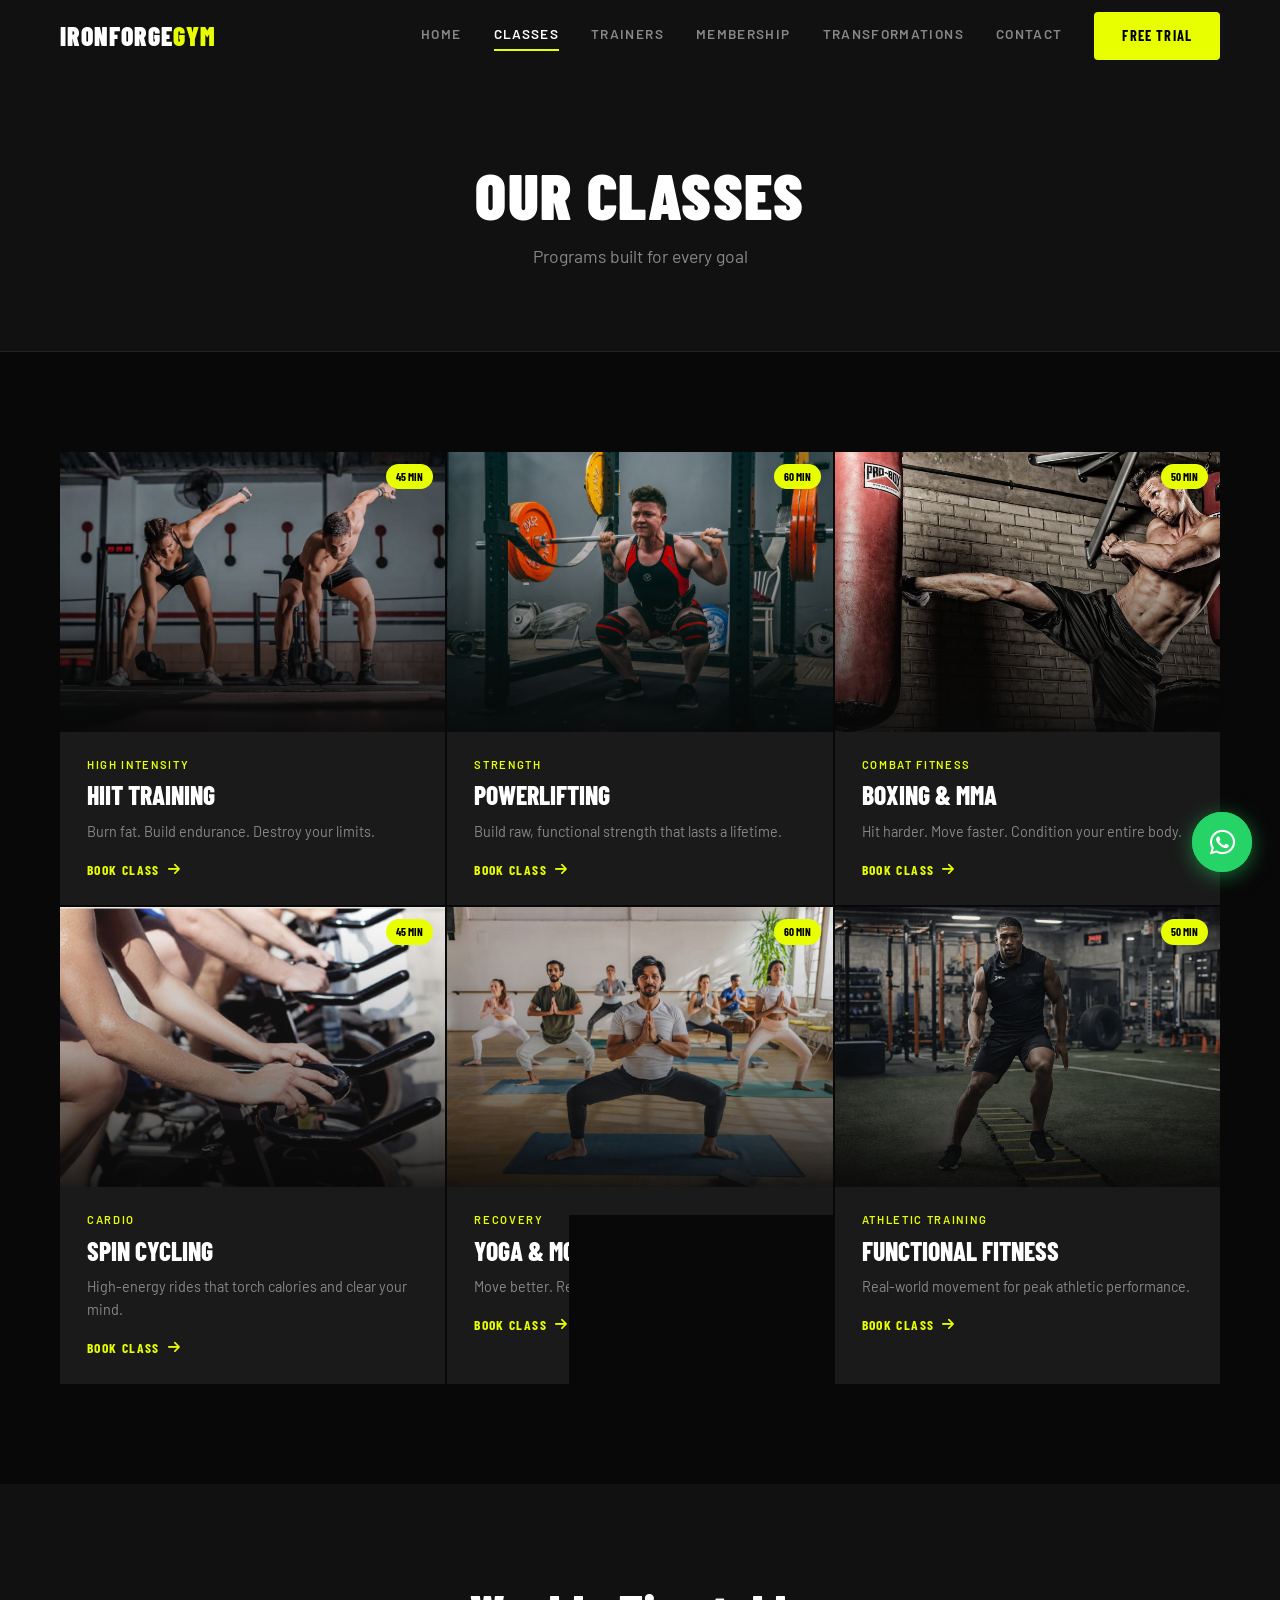
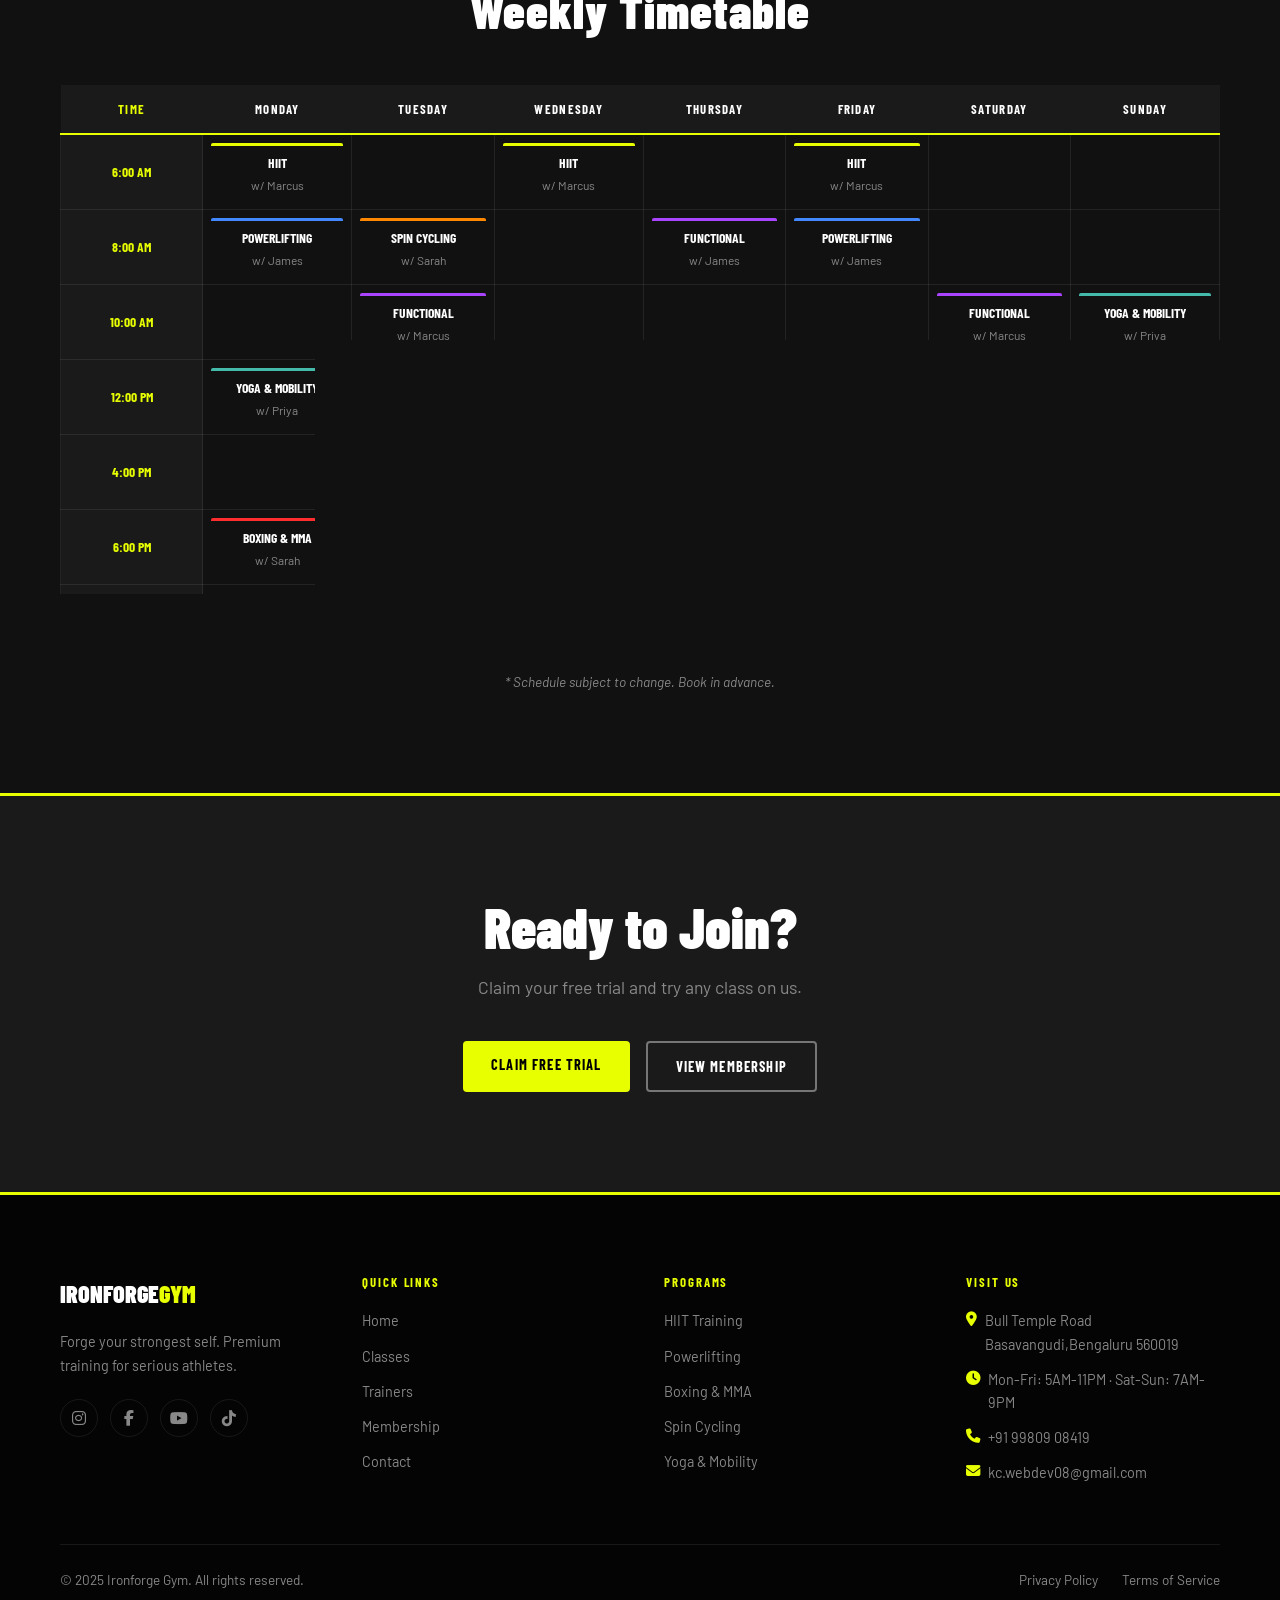
==== commit 5be348cb: "footer address change" ====
--- a/classes.html
+++ b/classes.html
@@ -277,7 +277,7 @@
           <h3>Visit Us</h3>
           <div class="footer-links">
             <!-- CLIENT EDIT: address -->
-            <span><i class="fas fa-map-marker-alt"></i>123 Fitness Ave, Your City, ST 00000</span>
+            <span><i class="fas fa-map-marker-alt"></i>Bull Temple Road Basavangudi,Bengaluru 560019</span>
             <!-- CLIENT EDIT: opening hours -->
             <span><i class="fas fa-clock"></i>Mon-Fri: 5AM-11PM · Sat-Sun: 7AM-9PM</span>
             <!-- CLIENT EDIT: phone number — update href="tel:+1XXXXXXXXXX" and display text -->
@@ -303,4 +303,4 @@
 
   <script src="./js/script.js"></script>
 </body>
-</html>+</html>
